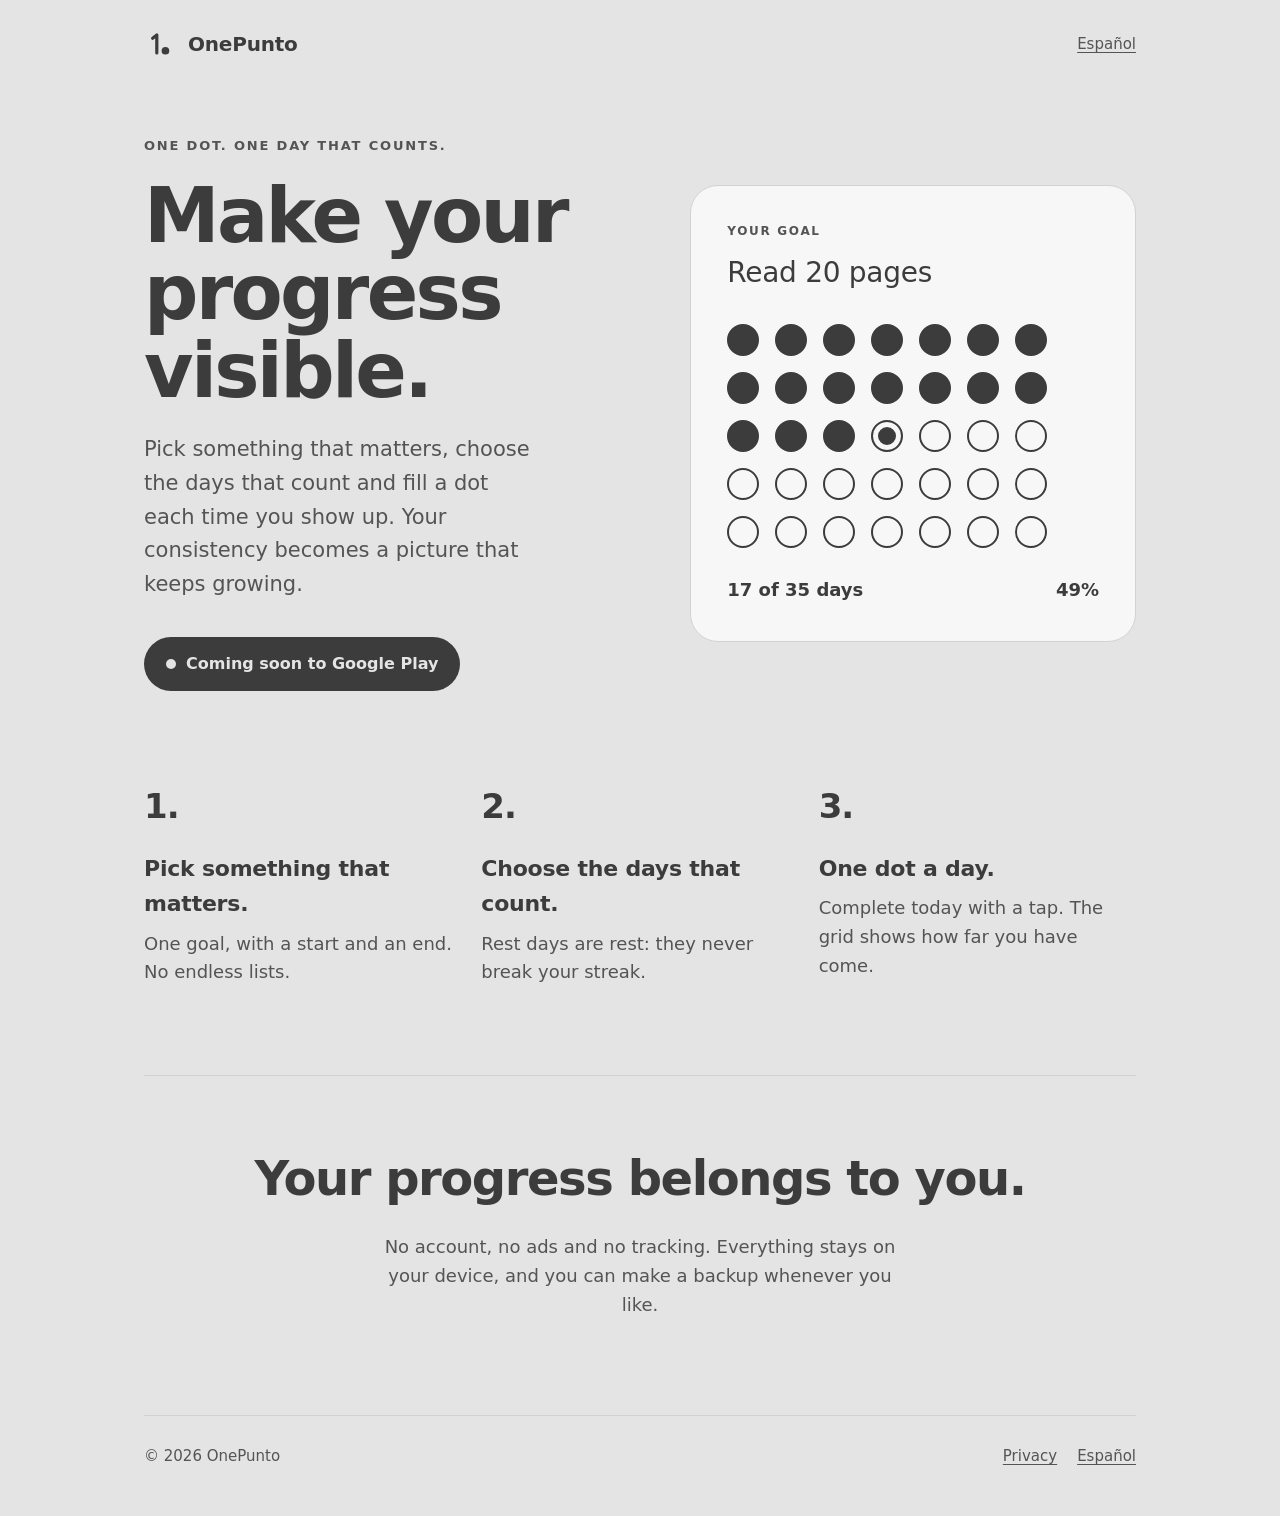
==== en/index.html @ 5f41b407 "Publish the OnePunto website and privacy policy Co-Authored-By: Claude Opus 5 <noreply@anthropic.com" ====
<!doctype html>
<html lang="en">
<head>
<meta charset="utf-8">
<meta name="viewport" content="width=device-width, initial-scale=1">
<title>OnePunto · Make your progress visible</title>
<meta name="description" content="One goal, one dot a day. OnePunto turns showing up into a picture that keeps growing. No account, no ads, your data stays on your phone.">
<meta name="theme-color" content="#e4e4e5" media="(prefers-color-scheme: light)">
<meta name="theme-color" content="#242424" media="(prefers-color-scheme: dark)">
<meta property="og:title" content="OnePunto · Make your progress visible">
<meta property="og:description" content="One goal, one dot a day. OnePunto turns showing up into a picture that keeps growing. No account, no ads, your data stays on your phone.">
<meta property="og:type" content="website">
<meta property="og:image" content="../assets/icon-512.png">
<link rel="icon" href="../assets/favicon.svg" type="image/svg+xml">
<link rel="apple-touch-icon" href="../assets/icon-192.png">
<link rel="alternate" hreflang="es" href="../">
<link rel="stylesheet" href="../assets/style.css">
</head>
<body>
<div class="wrap">
<header class="top">
  <a class="lockup" href="./" aria-label="OnePunto"><svg viewBox="0 0 100 100" aria-hidden="true" focusable="false"><path d="M27,32 L40,22 L40,78" fill="none" stroke="currentColor" stroke-width="10" stroke-linecap="round" stroke-linejoin="round"/><circle cx="67" cy="71" r="12" fill="currentColor"/></svg><span>OnePunto</span></a>
  <a class="lang" href="../" hreflang="es" lang="es">Español</a>
</header>
<main>
<section class="hero">
  <div>
    <p class="eyebrow">One dot. One day that counts.</p>
    <h1>Make your<br>progress visible.</h1>
    <p class="lead">Pick something that matters, choose the days that count and fill a dot each time you show up. Your consistency becomes a picture that keeps growing.</p>
    <span class="pill">Coming soon to Google Play</span>
  </div>
  <div class="card">
    <p class="label">Your goal</p>
    <p class="goal">Read 20 pages</p>
    <div class="dots" role="img" aria-label="Example grid: 17 of 35 dots completed and today still open."><span class="dot on" style="--i:0"></span><span class="dot on" style="--i:1"></span><span class="dot on" style="--i:2"></span><span class="dot on" style="--i:3"></span><span class="dot on" style="--i:4"></span><span class="dot on" style="--i:5"></span><span class="dot on" style="--i:6"></span><span class="dot on" style="--i:7"></span><span class="dot on" style="--i:8"></span><span class="dot on" style="--i:9"></span><span class="dot on" style="--i:10"></span><span class="dot on" style="--i:11"></span><span class="dot on" style="--i:12"></span><span class="dot on" style="--i:13"></span><span class="dot on" style="--i:14"></span><span class="dot on" style="--i:15"></span><span class="dot on" style="--i:16"></span><span class="dot today"></span><span class="dot"></span><span class="dot"></span><span class="dot"></span><span class="dot"></span><span class="dot"></span><span class="dot"></span><span class="dot"></span><span class="dot"></span><span class="dot"></span><span class="dot"></span><span class="dot"></span><span class="dot"></span><span class="dot"></span><span class="dot"></span><span class="dot"></span><span class="dot"></span><span class="dot"></span></div>
    <div class="meta"><span>17 of 35 days</span><span>49%</span></div>
  </div>
</section>
<div class="steps"><section class="step"><div class="num" aria-hidden="true">1.</div><h2>Pick something that matters.</h2><p>One goal, with a start and an end. No endless lists.</p></section><section class="step"><div class="num" aria-hidden="true">2.</div><h2>Choose the days that count.</h2><p>Rest days are rest: they never break your streak.</p></section><section class="step"><div class="num" aria-hidden="true">3.</div><h2>One dot a day.</h2><p>Complete today with a tap. The grid shows how far you have come.</p></section></div>
<section class="promise">
  <h2>Your progress belongs to you.</h2>
  <p>No account, no ads and no tracking. Everything stays on your device, and you can make a backup whenever you like.</p>
</section>
</main>
<footer>
  <span>© 2026 OnePunto</span>
  <nav><a href="privacy/">Privacy</a><a href="../" hreflang="es" lang="es">Español</a></nav>
</footer>
</div>
</body>
</html>
---- assets/style.css ----
/* OnePunto: paper and ink, the same palette as the app. */
:root {
  --paper: #e4e4e5;
  --surface: #f7f7f7;
  --ink: #3c3c3c;
  --soft: #545454;
  --line: #d2d2d2;
  --radius: 28px;
  color-scheme: light dark;
}
@media (prefers-color-scheme: dark) {
  :root {
    --paper: #242424;
    --surface: #2f2f2f;
    --ink: #e4e4e5;
    --soft: #bebebe;
    --line: #454545;
  }
}
* { box-sizing: border-box; }
html { -webkit-text-size-adjust: 100%; }
body {
  margin: 0;
  background: var(--paper);
  color: var(--ink);
  font: 400 18px/1.6 system-ui, -apple-system, "Segoe UI", Roboto, "Helvetica Neue", Arial, sans-serif;
  -webkit-font-smoothing: antialiased;
}
a { color: inherit; text-underline-offset: 3px; }
a:focus-visible { outline: 3px solid var(--ink); outline-offset: 3px; border-radius: 6px; }
.wrap { max-width: 1040px; margin: 0 auto; padding: 0 24px; }
header.top { display: flex; align-items: center; justify-content: space-between; padding: 28px 0; }
.lockup { display: inline-flex; align-items: center; gap: 12px; text-decoration: none; font-weight: 600; font-size: 20px; letter-spacing: -0.01em; }
.lockup svg { width: 32px; height: 32px; }
.lang { font-size: 15px; color: var(--soft); }
.hero { display: grid; grid-template-columns: 1.1fr 1fr; gap: 56px; align-items: center; padding: 48px 0 88px; }
.eyebrow { font-size: 13px; font-weight: 600; letter-spacing: 0.14em; text-transform: uppercase; color: var(--soft); margin: 0 0 20px; }
h1 { font-size: clamp(44px, 7vw, 76px); line-height: 1.02; letter-spacing: -0.035em; margin: 0 0 24px; font-weight: 700; }
.lead { font-size: 21px; color: var(--soft); margin: 0 0 36px; max-width: 30ch; }
.pill { display: inline-flex; align-items: center; gap: 10px; background: var(--ink); color: var(--paper); border-radius: 999px; padding: 14px 22px; font-weight: 600; font-size: 16px; }
.pill::before { content: ""; width: 10px; height: 10px; border-radius: 50%; background: currentColor; }
.card { background: var(--surface); border: 1px solid var(--line); border-radius: var(--radius); padding: 36px; }
.card .label { font-size: 12px; font-weight: 600; letter-spacing: 0.14em; text-transform: uppercase; color: var(--soft); margin: 0 0 10px; }
.card .goal { font-size: 28px; margin: 0 0 28px; letter-spacing: -0.01em; }
.dots { display: grid; grid-template-columns: repeat(7, 1fr); gap: 16px; max-width: 320px; }
.dot { aspect-ratio: 1; border-radius: 50%; border: 2px solid var(--ink); }
.dot.on { background: var(--ink); animation: fill 420ms ease-out both; animation-delay: calc(var(--i) * 90ms + 300ms); }
.dot.today { box-shadow: inset 0 0 0 5px var(--surface), inset 0 0 0 20px var(--ink); animation: none; background: transparent; }
.meta { display: flex; justify-content: space-between; margin-top: 28px; font-weight: 600; }
@keyframes fill { from { background: transparent; transform: scale(0.6); } to { background: var(--ink); transform: scale(1); } }
.steps { display: grid; grid-template-columns: repeat(3, 1fr); gap: 20px; padding: 0 0 88px; }
.step h2 { font-size: 22px; margin: 18px 0 8px; letter-spacing: -0.01em; }
.step p { margin: 0; color: var(--soft); }
.num { font-weight: 700; font-size: 34px; letter-spacing: -0.03em; }
.num b { font-weight: 700; }
.promise { text-align: center; padding: 64px 0 96px; border-top: 1px solid var(--line); }
.promise h2 { font-size: clamp(32px, 5vw, 48px); letter-spacing: -0.03em; margin: 0 0 16px; }
.promise p { color: var(--soft); max-width: 46ch; margin: 0 auto; }
footer { border-top: 1px solid var(--line); padding: 28px 0 48px; font-size: 15px; color: var(--soft); display: flex; gap: 24px; flex-wrap: wrap; justify-content: space-between; }
footer nav { display: flex; gap: 20px; }
article.legal { max-width: 720px; padding: 24px 0 80px; }
article.legal h1 { font-size: clamp(36px, 6vw, 52px); }
article.legal h2 { font-size: 22px; margin: 44px 0 10px; letter-spacing: -0.01em; }
article.legal p, article.legal li { color: var(--ink); }
article.legal .updated { color: var(--soft); margin-top: -8px; }
article.legal .summary { background: var(--surface); border: 1px solid var(--line); border-radius: 20px; padding: 22px 26px; font-size: 19px; }
@media (max-width: 820px) {
  .hero { grid-template-columns: 1fr; gap: 40px; padding: 24px 0 64px; }
  .steps { grid-template-columns: 1fr; }
  .card { padding: 28px; }
}
@media (prefers-reduced-motion: reduce) {
  .dot.on { animation: none; }
}
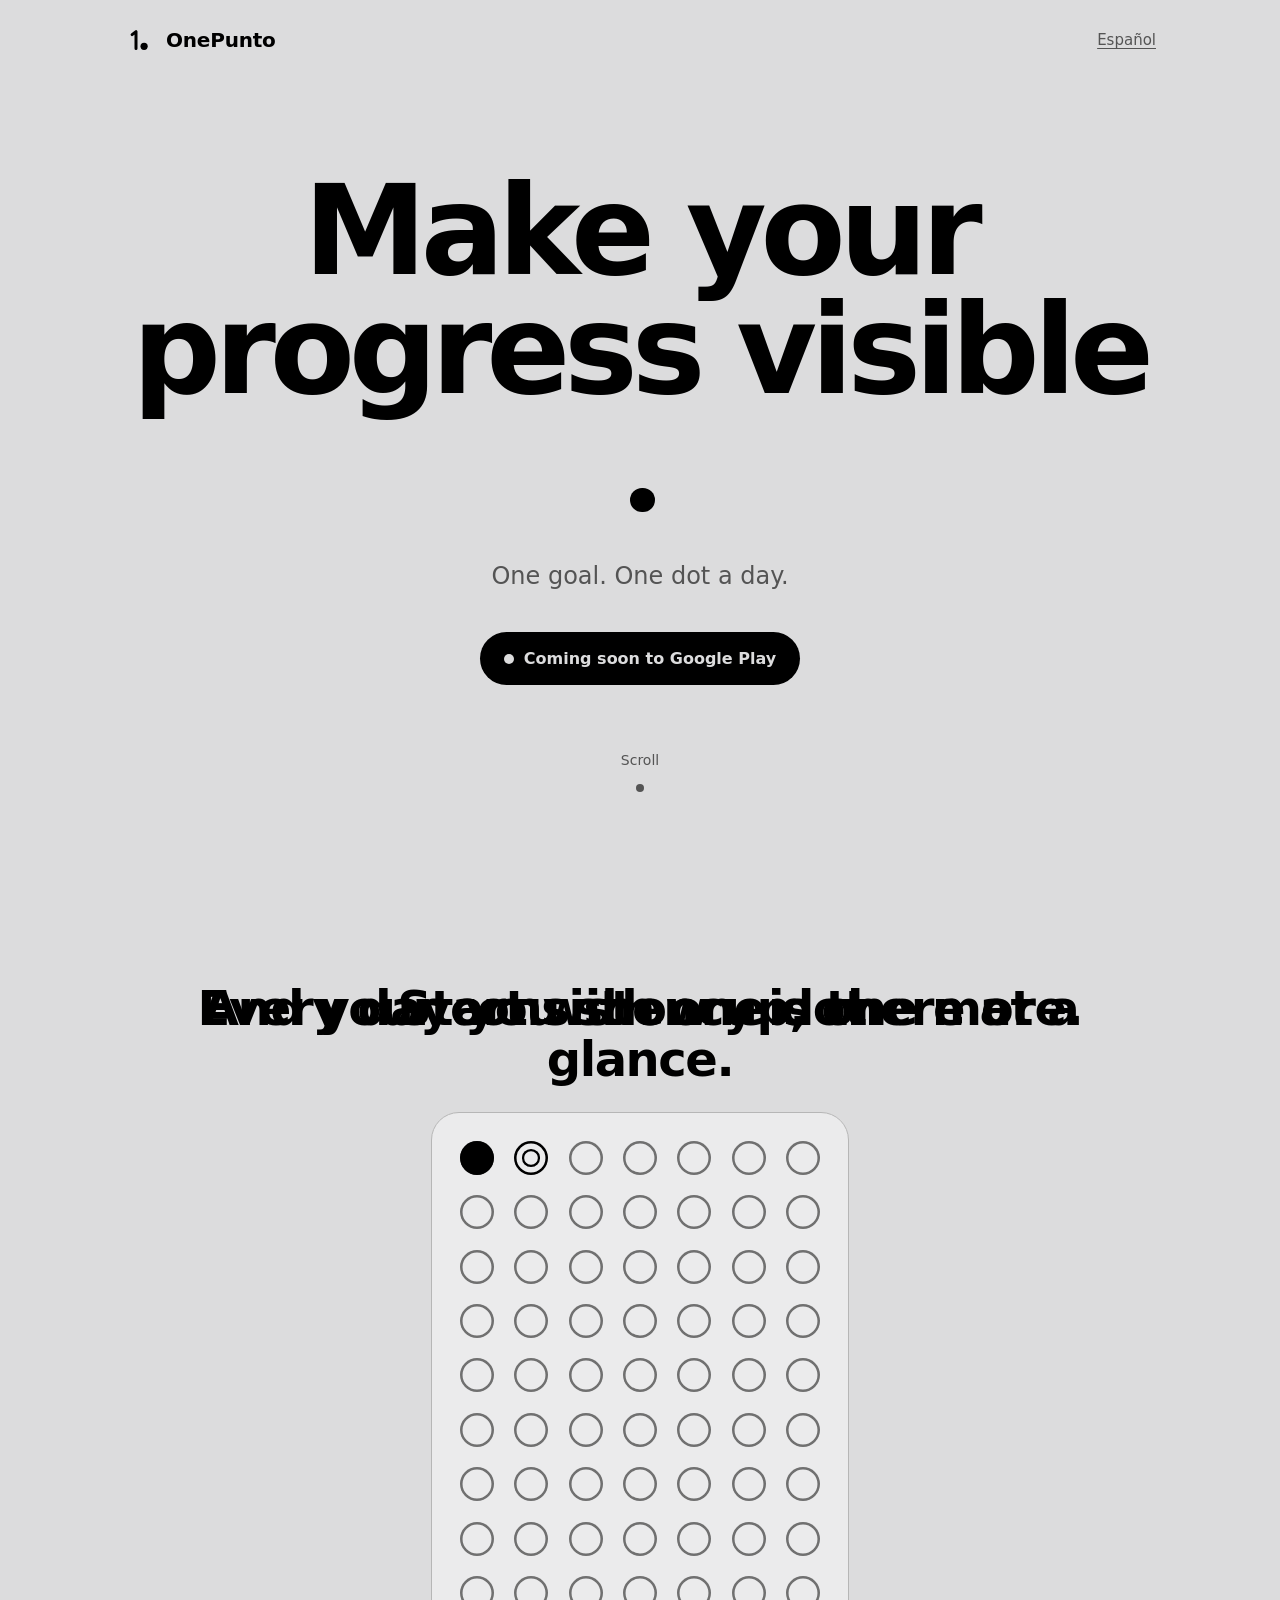
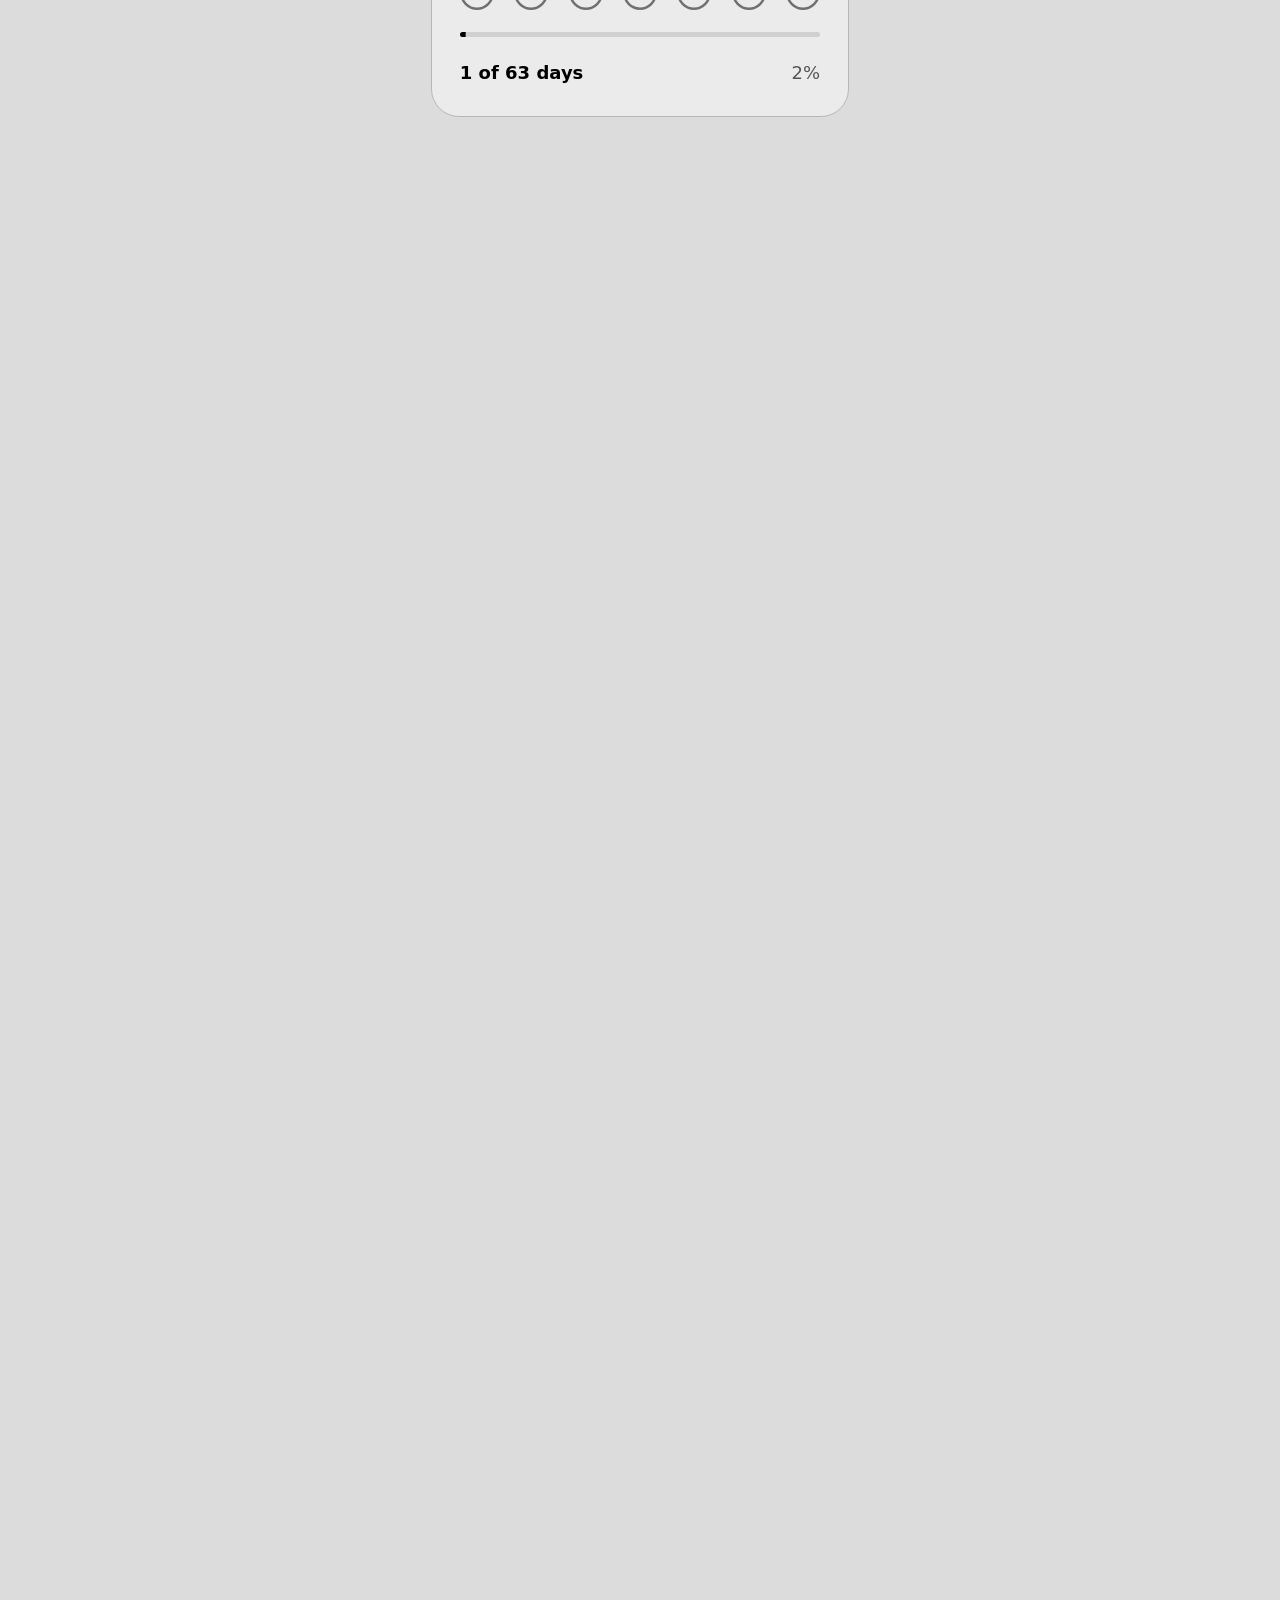
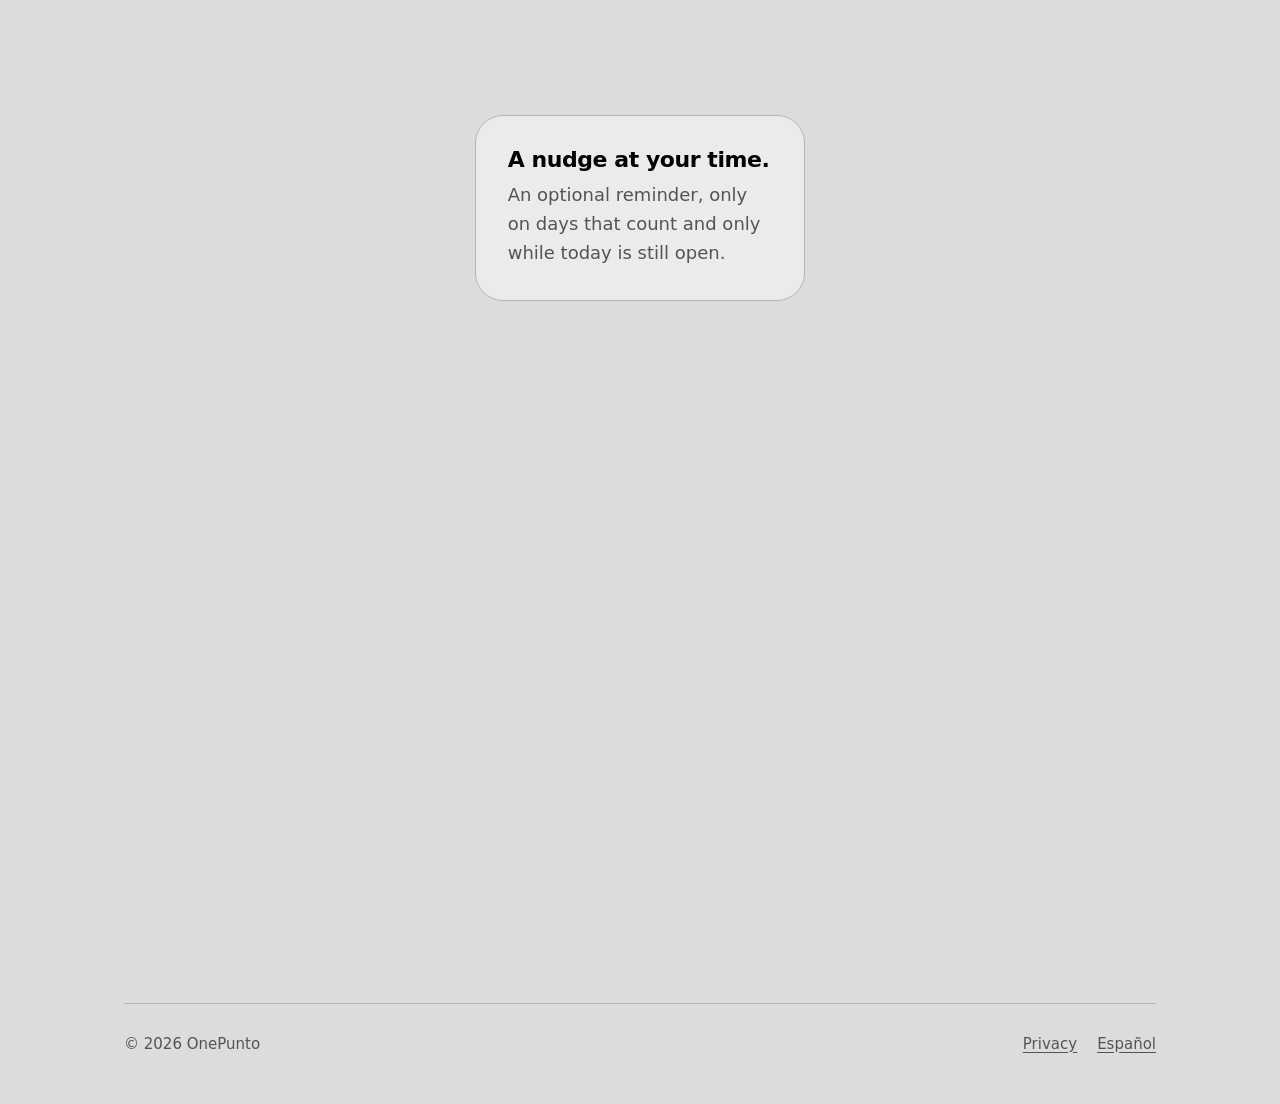
==== commit c2cacbd4: "Rebuild the home page around a bouncing dot The page now looks and moves like the app: its greys wit" ====
--- a/en/index.html
+++ b/en/index.html
@@ -4,19 +4,24 @@
 <meta charset="utf-8">
 <meta name="viewport" content="width=device-width, initial-scale=1">
 <title>OnePunto · Make your progress visible</title>
-<meta name="description" content="One goal, one dot a day. OnePunto turns showing up into a picture that keeps growing. No account, no ads, your data stays on your phone.">
-<meta name="theme-color" content="#e4e4e5" media="(prefers-color-scheme: light)">
-<meta name="theme-color" content="#242424" media="(prefers-color-scheme: dark)">
+<meta name="description" content="One goal and one dot a day. OnePunto turns your consistency into a picture that keeps growing. No account, no ads, your data on your phone.">
+<meta name="theme-color" content="#dcdcdd" media="(prefers-color-scheme: light)">
+<meta name="theme-color" content="#000000" media="(prefers-color-scheme: dark)">
 <meta property="og:title" content="OnePunto · Make your progress visible">
-<meta property="og:description" content="One goal, one dot a day. OnePunto turns showing up into a picture that keeps growing. No account, no ads, your data stays on your phone.">
+<meta property="og:description" content="One goal and one dot a day. OnePunto turns your consistency into a picture that keeps growing. No account, no ads, your data on your phone.">
 <meta property="og:type" content="website">
-<meta property="og:image" content="../assets/icon-512.png">
+<meta property="og:url" content="https://calep-mkdir.github.io/onepunto-web/en/">
+<meta property="og:image" content="https://calep-mkdir.github.io/onepunto-web/assets/og-en.jpg">
+<meta name="twitter:card" content="summary_large_image">
 <link rel="icon" href="../assets/favicon.svg" type="image/svg+xml">
 <link rel="apple-touch-icon" href="../assets/icon-192.png">
 <link rel="alternate" hreflang="es" href="../">
 <link rel="stylesheet" href="../assets/style.css">
+<script>(function(){var d=document.documentElement;d.classList.add('js');try{if(!sessionStorage.getItem('onepunto-intro')&&!matchMedia('(prefers-reduced-motion: reduce)').matches&&'animate' in d&&window.CSS&&CSS.supports('clip-path','circle(1px at 1px 1px)')){d.classList.add('intro');setTimeout(function(){d.classList.remove('intro')},5000)}}catch(e){}})();</script>
+<script src="../assets/site.js" defer></script>
 </head>
 <body>
+<div class="page">
 <div class="wrap">
 <header class="top">
   <a class="lockup" href="./" aria-label="OnePunto"><svg viewBox="0 0 100 100" aria-hidden="true" focusable="false"><path d="M27,32 L40,22 L40,78" fill="none" stroke="currentColor" stroke-width="10" stroke-linecap="round" stroke-linejoin="round"/><circle cx="67" cy="71" r="12" fill="currentColor"/></svg><span>OnePunto</span></a>
@@ -25,22 +30,48 @@
 <main>
 <section class="hero">
   <div>
-    <p class="eyebrow">One dot. One day that counts.</p>
-    <h1>Make your<br>progress visible.</h1>
-    <p class="lead">Pick something that matters, choose the days that count and fill a dot each time you show up. Your consistency becomes a picture that keeps growing.</p>
+    <h1>Make your<br>progress visible<span class="period" aria-hidden="true"></span><span class="sr">.</span></h1>
+    <p class="lead">One goal. One dot a day.</p>
     <span class="pill">Coming soon to Google Play</span>
-  </div>
-  <div class="card">
-    <p class="label">Your goal</p>
-    <p class="goal">Read 20 pages</p>
-    <div class="dots" role="img" aria-label="Example grid: 17 of 35 dots completed and today still open."><span class="dot on" style="--i:0"></span><span class="dot on" style="--i:1"></span><span class="dot on" style="--i:2"></span><span class="dot on" style="--i:3"></span><span class="dot on" style="--i:4"></span><span class="dot on" style="--i:5"></span><span class="dot on" style="--i:6"></span><span class="dot on" style="--i:7"></span><span class="dot on" style="--i:8"></span><span class="dot on" style="--i:9"></span><span class="dot on" style="--i:10"></span><span class="dot on" style="--i:11"></span><span class="dot on" style="--i:12"></span><span class="dot on" style="--i:13"></span><span class="dot on" style="--i:14"></span><span class="dot on" style="--i:15"></span><span class="dot on" style="--i:16"></span><span class="dot today"></span><span class="dot"></span><span class="dot"></span><span class="dot"></span><span class="dot"></span><span class="dot"></span><span class="dot"></span><span class="dot"></span><span class="dot"></span><span class="dot"></span><span class="dot"></span><span class="dot"></span><span class="dot"></span><span class="dot"></span><span class="dot"></span><span class="dot"></span><span class="dot"></span><span class="dot"></span></div>
-    <div class="meta"><span>17 of 35 days</span><span>49%</span></div>
+    <div><a class="hint" href="#story">Scroll</a></div>
   </div>
 </section>
-<div class="steps"><section class="step"><div class="num" aria-hidden="true">1.</div><h2>Pick something that matters.</h2><p>One goal, with a start and an end. No endless lists.</p></section><section class="step"><div class="num" aria-hidden="true">2.</div><h2>Choose the days that count.</h2><p>Rest days are rest: they never break your streak.</p></section><section class="step"><div class="num" aria-hidden="true">3.</div><h2>One dot a day.</h2><p>Complete today with a tap. The grid shows how far you have come.</p></section></div>
-<section class="promise">
+<section class="story" id="story">
+  <div class="sticky">
+    <div class="captions"><h2 class="shown">Start with one dot.</h2><h2 aria-hidden="true">Every day you show up, one more.</h2><h2 aria-hidden="true">And your consistency is there at a glance.</h2></div>
+    <div class="card">
+      <div class="grid" role="img" aria-label="Example grid of a 63-day goal that fills in as you scroll."><span class="dot on"></span><span class="dot on"></span><span class="dot on"></span><span class="dot on"></span><span class="dot on"></span><span class="dot on"></span><span class="dot on"></span><span class="dot on"></span><span class="dot on"></span><span class="dot on"></span><span class="dot on"></span><span class="dot on"></span><span class="dot on"></span><span class="dot on"></span><span class="dot on"></span><span class="dot on"></span><span class="dot on"></span><span class="dot today"></span><span class="dot"></span><span class="dot"></span><span class="dot"></span><span class="dot"></span><span class="dot"></span><span class="dot"></span><span class="dot"></span><span class="dot"></span><span class="dot"></span><span class="dot"></span><span class="dot"></span><span class="dot"></span><span class="dot"></span><span class="dot"></span><span class="dot"></span><span class="dot"></span><span class="dot"></span><span class="dot"></span><span class="dot"></span><span class="dot"></span><span class="dot"></span><span class="dot"></span><span class="dot"></span><span class="dot"></span><span class="dot"></span><span class="dot"></span><span class="dot"></span><span class="dot"></span><span class="dot"></span><span class="dot"></span><span class="dot"></span><span class="dot"></span><span class="dot"></span><span class="dot"></span><span class="dot"></span><span class="dot"></span><span class="dot"></span><span class="dot"></span><span class="dot"></span><span class="dot"></span><span class="dot"></span><span class="dot"></span><span class="dot"></span><span class="dot"></span><span class="dot"></span></div>
+      <div class="track" aria-hidden="true"><i></i></div>
+      <p class="counter" aria-hidden="true"><b data-days="{n} of {t} days">17 of 63 days</b><span data-share>27%</span></p>
+    </div>
+  </div>
+</section>
+<section class="how">
+  <h2 class="section-title reveal">That simple.</h2>
+  <div class="steps"><section class="step card reveal" style="--d:0.00s"><div class="num" aria-hidden="true">1.</div><h3>Pick something that matters.</h3><p>One goal, with a start and an end.</p></section><section class="step card reveal" style="--d:0.08s"><div class="num" aria-hidden="true">2.</div><h3>Choose the days that count.</h3><p>Weekdays, every day, or the ones you pick.</p></section><section class="step card reveal" style="--d:0.16s"><div class="num" aria-hidden="true">3.</div><h3>One tap a day.</h3><p>Complete today’s dot with a tap on the square. Another tap undoes it.</p></section></div>
+</section>
+<section class="try">
+  <div class="try-text reveal">
+    <h2 class="section-title">Try it.</h2>
+    <p>Tap the square to complete the day, and tap it again to undo. That is how the app works.</p>
+  </div>
+  <div class="device reveal" style="--d:.1s">
+    <p class="date">Friday, September 18</p>
+    <div class="headline" aria-live="polite"><h3>Make it visible.</h3><h3 class="coming" aria-hidden="true">One more.</h3></div>
+    <div class="card">
+      <p class="title">Read 20 pages</p>
+      <div class="grid" role="img" aria-label="Example grid: 17 of 35 dots completed and today still open."><span class="dot on"></span><span class="dot on"></span><span class="dot on"></span><span class="dot on"></span><span class="dot on"></span><span class="dot on"></span><span class="dot on"></span><span class="dot on"></span><span class="dot on"></span><span class="dot on"></span><span class="dot on"></span><span class="dot on"></span><span class="dot on"></span><span class="dot on"></span><span class="dot on"></span><span class="dot on"></span><span class="dot on"></span><span class="dot today"></span><span class="dot"></span><span class="dot"></span><span class="dot"></span><span class="dot"></span><span class="dot"></span><span class="dot"></span><span class="dot"></span><span class="dot"></span><span class="dot"></span><span class="dot"></span><span class="dot"></span><span class="dot"></span><span class="dot"></span><span class="dot"></span><span class="dot"></span><span class="dot"></span><span class="dot"></span></div>
+      <p class="counter" aria-hidden="true"><b data-days="{n} of {t} days">17 of 35 days</b><span data-share>49%</span></p>
+    </div>
+    <button class="square" type="button" aria-pressed="false" aria-label="Complete today" data-completed="17"></button>
+    <p class="tip" data-tap="Tap to complete today" data-undo="Tap again to undo">Tap to complete today</p>
+  </div>
+</section>
+<div class="details"><section class="detail card reveal" style="--d:0.00s"><h3>No guilt.</h3><p>Rest days are rest: they never break your streak.</p></section><section class="detail card reveal" style="--d:0.08s"><h3>A nudge at your time.</h3><p>An optional reminder, only on days that count and only while today is still open.</p></section><section class="detail card reveal" style="--d:0.16s"><h3>Day and night.</h3><p>Light or dark, in English or Spanish. Always calm.</p></section></div>
+<section class="promise reveal">
   <h2>Your progress belongs to you.</h2>
-  <p>No account, no ads and no tracking. Everything stays on your device, and you can make a backup whenever you like.</p>
+  <p>No account, no ads and no tracking. Everything stays on your phone, and you can make a backup whenever you like.</p>
+  <span class="pill">Coming soon to Google Play</span>
 </section>
 </main>
 <footer>
@@ -48,5 +79,6 @@
   <nav><a href="privacy/">Privacy</a><a href="../" hreflang="es" lang="es">Español</a></nav>
 </footer>
 </div>
+</div>
 </body>
 </html>
--- a/assets/style.css
+++ b/assets/style.css
@@ -1,74 +1,167 @@
-/* OnePunto: paper and ink, the same palette as the app. */
+/* OnePunto: the app's palette, type and motion. Black carries what matters;
+   the greys stay calm around it. */
 :root {
-  --paper: #e4e4e5;
-  --surface: #f7f7f7;
+  --paper: #dcdcdd;
+  --surface: #ebebec;
   --ink: #3c3c3c;
   --soft: #545454;
-  --line: #d2d2d2;
+  --line: #b6b6b6;
+  --empty: #707070;
+  --track: #d0d0d0;
+  --accent: #000;
+  --on-accent: #dcdcdd;
   --radius: 28px;
+  --curve: cubic-bezier(.05, .7, .1, 1);
+  --pop: cubic-bezier(.34, 1.56, .64, 1);
   color-scheme: light dark;
 }
 @media (prefers-color-scheme: dark) {
   :root {
-    --paper: #242424;
-    --surface: #2f2f2f;
+    --paper: #000;
+    --surface: #242424;
     --ink: #e4e4e5;
     --soft: #bebebe;
-    --line: #454545;
+    --line: #3c3c3c;
+    --empty: #949494;
+    --track: #3c3c3c;
+    --accent: #f7f7f7;
+    --on-accent: #000;
   }
 }
+
 * { box-sizing: border-box; }
 html { -webkit-text-size-adjust: 100%; }
 body {
   margin: 0;
   background: var(--paper);
   color: var(--ink);
-  font: 400 18px/1.6 system-ui, -apple-system, "Segoe UI", Roboto, "Helvetica Neue", Arial, sans-serif;
+  /* The app's own type: Roboto on Android, the system face elsewhere. */
+  font: 400 18px/1.6 Roboto, system-ui, -apple-system, "Segoe UI", "Helvetica Neue", Arial, sans-serif;
   -webkit-font-smoothing: antialiased;
+  overflow-x: clip;
 }
+h1, h2, h3 { color: var(--accent); font-weight: 700; letter-spacing: -.03em; line-height: 1.05; margin: 0; }
+p { margin: 0; }
 a { color: inherit; text-underline-offset: 3px; }
-a:focus-visible { outline: 3px solid var(--ink); outline-offset: 3px; border-radius: 6px; }
-.wrap { max-width: 1040px; margin: 0 auto; padding: 0 24px; }
-header.top { display: flex; align-items: center; justify-content: space-between; padding: 28px 0; }
-.lockup { display: inline-flex; align-items: center; gap: 12px; text-decoration: none; font-weight: 600; font-size: 20px; letter-spacing: -0.01em; }
-.lockup svg { width: 32px; height: 32px; }
+:focus-visible { outline: 3px solid var(--accent); outline-offset: 4px; border-radius: 10px; }
+.wrap { max-width: 1080px; margin: 0 auto; padding: 0 24px; }
+.sr { position: absolute; width: 1px; height: 1px; overflow: hidden; clip-path: inset(50%); white-space: nowrap; }
+
+/* Header and footer */
+header.top { display: flex; align-items: center; justify-content: space-between; padding: 24px 0; }
+.lockup { display: inline-flex; align-items: center; gap: 12px; text-decoration: none; color: var(--accent); font-weight: 600; font-size: 20px; letter-spacing: -.01em; }
+.lockup svg { width: 30px; height: 30px; }
 .lang { font-size: 15px; color: var(--soft); }
-.hero { display: grid; grid-template-columns: 1.1fr 1fr; gap: 56px; align-items: center; padding: 48px 0 88px; }
-.eyebrow { font-size: 13px; font-weight: 600; letter-spacing: 0.14em; text-transform: uppercase; color: var(--soft); margin: 0 0 20px; }
-h1 { font-size: clamp(44px, 7vw, 76px); line-height: 1.02; letter-spacing: -0.035em; margin: 0 0 24px; font-weight: 700; }
-.lead { font-size: 21px; color: var(--soft); margin: 0 0 36px; max-width: 30ch; }
-.pill { display: inline-flex; align-items: center; gap: 10px; background: var(--ink); color: var(--paper); border-radius: 999px; padding: 14px 22px; font-weight: 600; font-size: 16px; }
-.pill::before { content: ""; width: 10px; height: 10px; border-radius: 50%; background: currentColor; }
-.card { background: var(--surface); border: 1px solid var(--line); border-radius: var(--radius); padding: 36px; }
-.card .label { font-size: 12px; font-weight: 600; letter-spacing: 0.14em; text-transform: uppercase; color: var(--soft); margin: 0 0 10px; }
-.card .goal { font-size: 28px; margin: 0 0 28px; letter-spacing: -0.01em; }
-.dots { display: grid; grid-template-columns: repeat(7, 1fr); gap: 16px; max-width: 320px; }
-.dot { aspect-ratio: 1; border-radius: 50%; border: 2px solid var(--ink); }
-.dot.on { background: var(--ink); animation: fill 420ms ease-out both; animation-delay: calc(var(--i) * 90ms + 300ms); }
-.dot.today { box-shadow: inset 0 0 0 5px var(--surface), inset 0 0 0 20px var(--ink); animation: none; background: transparent; }
-.meta { display: flex; justify-content: space-between; margin-top: 28px; font-weight: 600; }
-@keyframes fill { from { background: transparent; transform: scale(0.6); } to { background: var(--ink); transform: scale(1); } }
-.steps { display: grid; grid-template-columns: repeat(3, 1fr); gap: 20px; padding: 0 0 88px; }
-.step h2 { font-size: 22px; margin: 18px 0 8px; letter-spacing: -0.01em; }
-.step p { margin: 0; color: var(--soft); }
-.num { font-weight: 700; font-size: 34px; letter-spacing: -0.03em; }
-.num b { font-weight: 700; }
-.promise { text-align: center; padding: 64px 0 96px; border-top: 1px solid var(--line); }
-.promise h2 { font-size: clamp(32px, 5vw, 48px); letter-spacing: -0.03em; margin: 0 0 16px; }
-.promise p { color: var(--soft); max-width: 46ch; margin: 0 auto; }
 footer { border-top: 1px solid var(--line); padding: 28px 0 48px; font-size: 15px; color: var(--soft); display: flex; gap: 24px; flex-wrap: wrap; justify-content: space-between; }
 footer nav { display: flex; gap: 20px; }
+
+/* Hero: the bouncing dot lands as the headline's full stop. */
+.hero { min-height: calc(100svh - 80px); display: grid; place-items: center; text-align: center; padding: 24px 0 40px; }
+.hero h1 { font-size: clamp(52px, 11vw, 124px); line-height: .96; letter-spacing: -.05em; }
+.period { display: inline-block; width: .2em; height: .2em; margin-left: .04em; border-radius: 50%; background: var(--accent); }
+.lead { font-size: clamp(19px, 2.4vw, 24px); color: var(--soft); margin: 28px auto 36px; max-width: 26ch; }
+.pill { display: inline-flex; align-items: center; gap: 10px; background: var(--accent); color: var(--on-accent); border-radius: 999px; padding: 14px 24px; font-weight: 600; font-size: 16px; }
+.pill::before { content: ""; width: 10px; height: 10px; border-radius: 50%; background: currentColor; }
+.hint { display: inline-flex; flex-direction: column; align-items: center; gap: 12px; margin-top: 64px; color: var(--soft); font-size: 14px; text-decoration: none; }
+.hint::after { content: ""; width: 8px; height: 8px; border-radius: 50%; background: currentColor; animation: hint 1.8s var(--curve) infinite; }
+@keyframes hint { 0%, 100% { transform: translateY(0); opacity: 1; } 55% { transform: translateY(14px); opacity: .35; } }
+
+/* Intro: the page waits behind a single dot, then unfolds out of it. */
+.intro .page { clip-path: circle(0px at 50% 50%); }
+.intro .period { visibility: hidden; }
+.stage { position: fixed; inset: 0; z-index: 10; pointer-events: none; }
+.drop { position: absolute; left: 50%; top: 50%; width: 28px; height: 28px; margin: -28px 0 0 -14px; border-radius: 50%; background: var(--accent); transform-origin: 50% 100%; will-change: transform; }
+
+/* Dots, as the app draws them. */
+.grid { --dot: 30px; display: grid; grid-template-columns: repeat(7, var(--dot)); gap: calc(var(--dot) * .6); justify-content: center; }
+.dot { position: relative; width: var(--dot); height: var(--dot); border-radius: 50%; box-shadow: inset 0 0 0 max(1.5px, calc(var(--dot) * .075)) var(--empty); }
+.dot::after { content: ""; position: absolute; inset: 0; border-radius: 50%; background: var(--accent); transform: scale(0); transition: transform .42s var(--pop); }
+.dot.on::after { transform: scale(1); }
+.dot.today { box-shadow: inset 0 0 0 max(1.5px, calc(var(--dot) * .075)) var(--accent); }
+.dot.today::before { content: ""; position: absolute; inset: 24%; border-radius: 50%; box-shadow: inset 0 0 0 max(1.3px, calc(var(--dot) * .065)) var(--accent); }
+.dot.ring::before { content: ""; position: absolute; inset: 0; border-radius: 50%; box-shadow: 0 0 0 2px var(--accent); animation: ring .6s ease-out forwards; }
+@keyframes ring { from { transform: scale(1); opacity: .5; } to { transform: scale(1.8); opacity: 0; } }
+.card { background: var(--surface); border: 1px solid var(--line); border-radius: var(--radius); }
+
+/* Story: one dot becomes the picture of a goal as the page scrolls. */
+.story .sticky { display: grid; justify-items: center; align-content: center; gap: 28px; padding: 64px 0; }
+.js .story { height: 300vh; }
+.js .story .sticky { position: sticky; top: 0; height: 100svh; padding: 0; }
+.captions { display: grid; width: 100%; text-align: center; font-size: clamp(28px, 4.6vw, 48px); }
+.captions h2 { grid-area: 1 / 1; font-size: inherit; opacity: 0; transform: translateY(.35em); transition: opacity .5s var(--curve), transform .5s var(--curve); }
+.captions h2.shown { opacity: 1; transform: none; }
+.story .card { padding: 28px; }
+.story .grid { --dot: min(34px, 7vw, 4.2svh); }
+.counter { display: flex; justify-content: space-between; gap: 16px; margin-top: 22px; font-variant-numeric: tabular-nums; }
+.counter b { color: var(--accent); font-weight: 600; }
+.counter span { color: var(--soft); }
+.track { height: 5px; border-radius: 5px; background: var(--track); margin-top: 22px; overflow: hidden; }
+.track i { display: block; height: 100%; width: 100%; background: var(--accent); border-radius: inherit; transform-origin: left; transform: scaleX(var(--p, .27)); transition: transform .42s var(--curve); }
+
+/* How it works */
+.section-title { font-size: clamp(36px, 5.6vw, 60px); margin-bottom: 40px; }
+.how { padding: 120px 0 40px; }
+.steps { display: grid; grid-template-columns: repeat(3, 1fr); gap: 20px; }
+.step { padding: 32px; }
+.num { font-weight: 700; font-size: 40px; line-height: 1; color: var(--accent); letter-spacing: -.04em; }
+.step h3 { font-size: 22px; margin: 22px 0 8px; letter-spacing: -.02em; }
+.step p, .detail p, .try-text p { color: var(--soft); }
+
+/* Try it: the square from the app, working. */
+.try { display: grid; grid-template-columns: 1fr 1fr; gap: 64px; align-items: center; padding: 120px 0; }
+.try-text p { font-size: 20px; margin-top: 20px; max-width: 30ch; }
+.device { width: 100%; max-width: 360px; margin: 0 auto; background: var(--paper); border: 1px solid var(--line); border-radius: 44px; padding: 28px 22px 22px; box-shadow: 0 40px 80px -40px rgba(0, 0, 0, .45); }
+.device .date { color: var(--soft); font-size: 14px; }
+.device .headline { display: grid; margin: 2px 0 16px; font-size: 26px; }
+.device .headline h3 { grid-area: 1 / 1; font-size: inherit; transition: opacity .3s var(--curve), transform .3s var(--curve); }
+.device .headline h3.leaving { opacity: 0; transform: translateY(-.3em); transition-timing-function: cubic-bezier(.3, 0, .8, .15); }
+.device .headline h3.coming { opacity: 0; transform: translateY(.3em); transition: none; }
+.device .card { padding: 20px; }
+.device .title { color: var(--accent); font-weight: 600; font-size: 15px; margin-bottom: 14px; }
+.device .grid { --dot: 26px; }
+.device .counter { margin-top: 16px; font-size: 15px; }
+.square { position: relative; display: grid; place-items: center; width: 84px; height: 84px; margin: 20px auto 0; padding: 0; border-radius: 30%; border: 1.5px solid var(--line); background: var(--surface); cursor: pointer; -webkit-tap-highlight-color: transparent; transition: background .45s var(--curve), border-color .45s var(--curve), transform .26s var(--curve); }
+.square:active { transform: scale(.94); transition-duration: .11s; }
+.square::after { content: ""; width: 38px; height: 38px; border-radius: 50%; box-shadow: inset 0 0 0 4px var(--accent); transition: box-shadow .45s var(--curve), background .45s var(--curve); }
+.square.done { background: var(--accent); border-color: var(--accent); }
+.square.done::after { background: var(--paper); box-shadow: inset 0 0 0 4px var(--paper); animation: fill .56s var(--pop); }
+.square.pulse::before { content: ""; position: absolute; width: 38px; height: 38px; border-radius: 50%; box-shadow: 0 0 0 3px var(--paper); animation: ripple .7s ease-out forwards; }
+@keyframes fill { from { transform: scale(.45); } to { transform: scale(1); } }
+@keyframes ripple { from { transform: scale(1); opacity: .6; } to { transform: scale(2.1); opacity: 0; } }
+.device .tip { text-align: center; color: var(--soft); font-size: 13px; margin-top: 10px; min-height: 1.6em; }
+
+/* Details and promise */
+.details { display: grid; grid-template-columns: repeat(3, 1fr); gap: 20px; padding: 0 0 120px; }
+.detail { padding: 32px; }
+.detail h3 { font-size: 22px; margin-bottom: 10px; letter-spacing: -.02em; }
+.promise { text-align: center; padding: 104px 0 120px; border-top: 1px solid var(--line); }
+.promise h2 { font-size: clamp(38px, 6.4vw, 72px); letter-spacing: -.045em; }
+.promise p { color: var(--soft); max-width: 44ch; margin: 20px auto 36px; font-size: 20px; }
+
+/* Things that arrive as they scroll into view. */
+.js .reveal { opacity: 0; transform: translateY(28px); transition: opacity .7s var(--curve), transform .7s var(--curve); transition-delay: var(--d, 0s); }
+.js .reveal.in { opacity: 1; transform: none; }
+
+/* Legal pages */
 article.legal { max-width: 720px; padding: 24px 0 80px; }
-article.legal h1 { font-size: clamp(36px, 6vw, 52px); }
-article.legal h2 { font-size: 22px; margin: 44px 0 10px; letter-spacing: -0.01em; }
+article.legal h1 { font-size: clamp(36px, 6vw, 52px); margin-bottom: 20px; }
+article.legal h2 { font-size: 22px; margin: 44px 0 10px; letter-spacing: -.01em; }
 article.legal p, article.legal li { color: var(--ink); }
-article.legal .updated { color: var(--soft); margin-top: -8px; }
-article.legal .summary { background: var(--surface); border: 1px solid var(--line); border-radius: 20px; padding: 22px 26px; font-size: 19px; }
+article.legal p + p { margin-top: 14px; }
+article.legal .updated { color: var(--soft); }
+article.legal .summary { background: var(--surface); border: 1px solid var(--line); border-radius: 20px; padding: 22px 26px; font-size: 19px; margin-top: 24px; }
+
 @media (max-width: 820px) {
-  .hero { grid-template-columns: 1fr; gap: 40px; padding: 24px 0 64px; }
-  .steps { grid-template-columns: 1fr; }
-  .card { padding: 28px; }
+  .steps, .details, .try { grid-template-columns: 1fr; }
+  .try { gap: 40px; padding: 88px 0; }
+  .how { padding-top: 88px; }
+  .details { padding-bottom: 88px; }
+}
+@media (max-width: 480px) {
+  .wrap { padding: 0 16px; }
+  .step, .detail { padding: 26px; }
+  .story .card { padding: 22px; }
 }
 @media (prefers-reduced-motion: reduce) {
-  .dot.on { animation: none; }
+  *, *::before, *::after { animation: none !important; transition: none !important; }
 }
